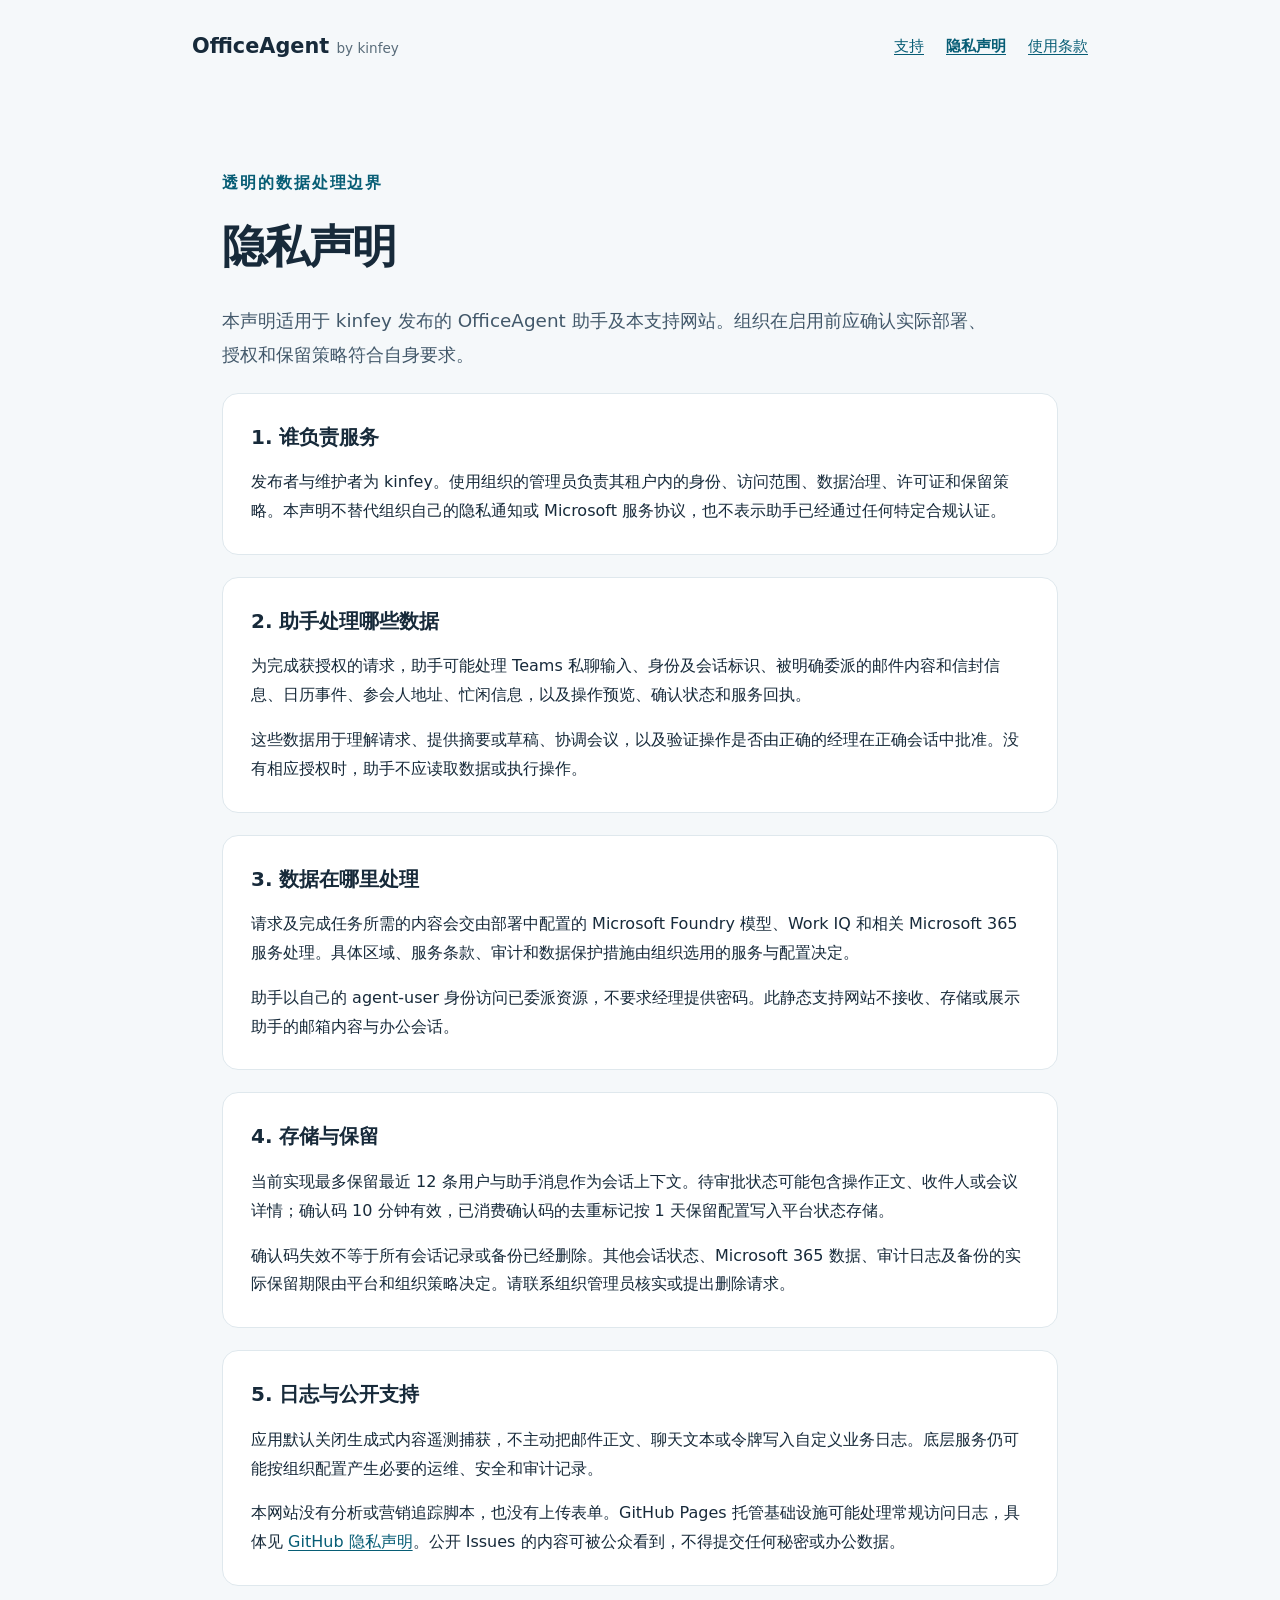
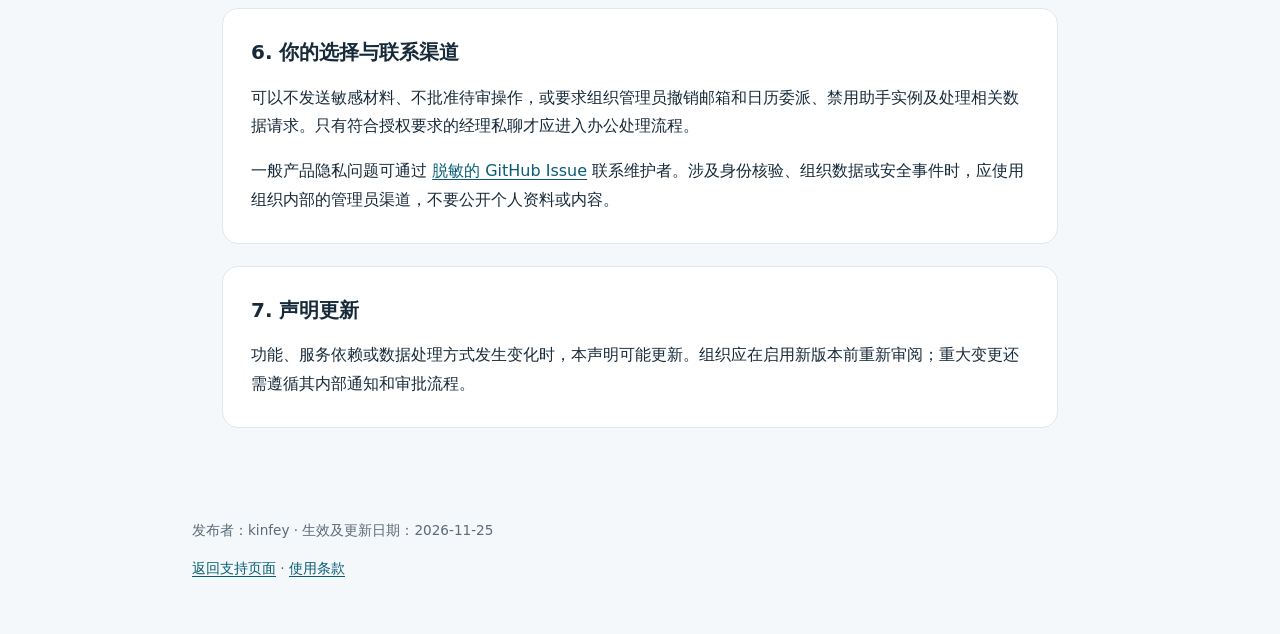
==== privacy.html @ 51fff90a "Publish OfficeAgent support and policy pages Co-authored-by: Copilot <223556219+Copilot@users.norepl" ====
<!doctype html>
<html lang="zh-CN">
<head>
  <meta charset="utf-8">
  <meta name="viewport" content="width=device-width, initial-scale=1">
  <meta name="description" content="OfficeAgent 的数据处理范围、权限、保留和隐私联系说明。">
  <title>隐私声明 — OfficeAgent</title>
  <link rel="stylesheet" href="style.css">
</head>
<body>
  <header>
    <a class="brand" href="./">OfficeAgent <span>by kinfey</span></a>
    <nav aria-label="主要导航">
      <a href="./">支持</a>
      <a href="privacy.html" aria-current="page">隐私声明</a>
      <a href="terms.html">使用条款</a>
    </nav>
  </header>
  <main class="policy">
    <p class="eyebrow">透明的数据处理边界</p>
    <h1>隐私声明</h1>
    <p class="lead">本声明适用于 kinfey 发布的 OfficeAgent 助手及本支持网站。组织在启用前应确认实际部署、授权和保留策略符合自身要求。</p>
    <section>
      <h2>1. 谁负责服务</h2>
      <p>发布者与维护者为 kinfey。使用组织的管理员负责其租户内的身份、访问范围、数据治理、许可证和保留策略。本声明不替代组织自己的隐私通知或 Microsoft 服务协议，也不表示助手已经通过任何特定合规认证。</p>
    </section>
    <section>
      <h2>2. 助手处理哪些数据</h2>
      <p>为完成获授权的请求，助手可能处理 Teams 私聊输入、身份及会话标识、被明确委派的邮件内容和信封信息、日历事件、参会人地址、忙闲信息，以及操作预览、确认状态和服务回执。</p>
      <p>这些数据用于理解请求、提供摘要或草稿、协调会议，以及验证操作是否由正确的经理在正确会话中批准。没有相应授权时，助手不应读取数据或执行操作。</p>
    </section>
    <section>
      <h2>3. 数据在哪里处理</h2>
      <p>请求及完成任务所需的内容会交由部署中配置的 Microsoft Foundry 模型、Work IQ 和相关 Microsoft 365 服务处理。具体区域、服务条款、审计和数据保护措施由组织选用的服务与配置决定。</p>
      <p>助手以自己的 agent-user 身份访问已委派资源，不要求经理提供密码。此静态支持网站不接收、存储或展示助手的邮箱内容与办公会话。</p>
    </section>
    <section>
      <h2>4. 存储与保留</h2>
      <p>当前实现最多保留最近 12 条用户与助手消息作为会话上下文。待审批状态可能包含操作正文、收件人或会议详情；确认码 10 分钟有效，已消费确认码的去重标记按 1 天保留配置写入平台状态存储。</p>
      <p>确认码失效不等于所有会话记录或备份已经删除。其他会话状态、Microsoft 365 数据、审计日志及备份的实际保留期限由平台和组织策略决定。请联系组织管理员核实或提出删除请求。</p>
    </section>
    <section>
      <h2>5. 日志与公开支持</h2>
      <p>应用默认关闭生成式内容遥测捕获，不主动把邮件正文、聊天文本或令牌写入自定义业务日志。底层服务仍可能按组织配置产生必要的运维、安全和审计记录。</p>
      <p>本网站没有分析或营销追踪脚本，也没有上传表单。GitHub Pages 托管基础设施可能处理常规访问日志，具体见 <a href="https://docs.github.com/en/site-policy/privacy-policies/github-general-privacy-statement">GitHub 隐私声明</a>。公开 Issues 的内容可被公众看到，不得提交任何秘密或办公数据。</p>
    </section>
    <section>
      <h2>6. 你的选择与联系渠道</h2>
      <p>可以不发送敏感材料、不批准待审操作，或要求组织管理员撤销邮箱和日历委派、禁用助手实例及处理相关数据请求。只有符合授权要求的经理私聊才应进入办公处理流程。</p>
      <p>一般产品隐私问题可通过 <a href="https://github.com/kinfey/officeagent-site/issues">脱敏的 GitHub Issue</a> 联系维护者。涉及身份核验、组织数据或安全事件时，应使用组织内部的管理员渠道，不要公开个人资料或内容。</p>
    </section>
    <section>
      <h2>7. 声明更新</h2>
      <p>功能、服务依赖或数据处理方式发生变化时，本声明可能更新。组织应在启用新版本前重新审阅；重大变更还需遵循其内部通知和审批流程。</p>
    </section>
  </main>
  <footer>
    <p>发布者：kinfey · 生效及更新日期：2026-11-25</p>
    <p><a href="./">返回支持页面</a> · <a href="terms.html">使用条款</a></p>
  </footer>
</body>
</html>
---- style.css ----
:root {
  color-scheme: light;
  font-family: system-ui, -apple-system, BlinkMacSystemFont, "Segoe UI", sans-serif;
  color: #172a3a;
  background: #f5f8fa;
  line-height: 1.8;
}

* { box-sizing: border-box; }
body { margin: 0; }
a { color: #075d75; text-underline-offset: 0.2em; }
a:hover { color: #004052; }
a:focus-visible { outline: 3px solid #087f8c; outline-offset: 4px; }
header, main, footer { max-width: 960px; margin: auto; padding: 28px 32px; }
header { display: flex; justify-content: space-between; align-items: center; gap: 20px; flex-wrap: wrap; }
.brand { color: #172a3a; text-decoration: none; font-weight: 750; font-size: 1.3rem; }
.brand span { color: #596c7a; font-size: 0.85rem; font-weight: 400; }
nav { display: flex; flex-wrap: wrap; gap: 22px; }
nav a { font-size: 0.95rem; }
nav [aria-current] { font-weight: 700; }
main { padding-top: 60px; padding-bottom: 48px; }
.eyebrow { color: #075d75; font-weight: 650; letter-spacing: 0.12em; }
h1 { font-size: clamp(2.1rem, 5vw, 3.6rem); line-height: 1.3; letter-spacing: -0.035em; margin: 20px 0 28px; }
h2 { font-size: 1.25rem; line-height: 1.5; margin-top: 0; }
.lead { font-size: 1.15rem; color: #42586a; max-width: 780px; }
aside { background: #e6f2f3; border-left: 4px solid #087f8c; padding: 18px 22px; margin: 30px 0; border-radius: 0 12px 12px 0; }
section { background: #fff; padding: 28px; border: 1px solid #dfe8ed; border-radius: 16px; margin-top: 22px; }
section p:last-child { margin-bottom: 0; }
ul { padding-left: 1.5em; }
li { margin-bottom: 8px; }
code { font-family: ui-monospace, monospace; background: #eef4f7; border-radius: 4px; padding: 2px 6px; overflow-wrap: anywhere; }
footer { color: #596c7a; font-size: 0.85rem; padding-bottom: 40px; }
.policy { max-width: 900px; }
.policy h1 { font-size: 2.8rem; }

@media (max-width: 560px) {
  header, main, footer { padding-left: 20px; padding-right: 20px; }
  main { padding-top: 28px; }
  section { padding: 22px; }
  nav { gap: 18px; }
}
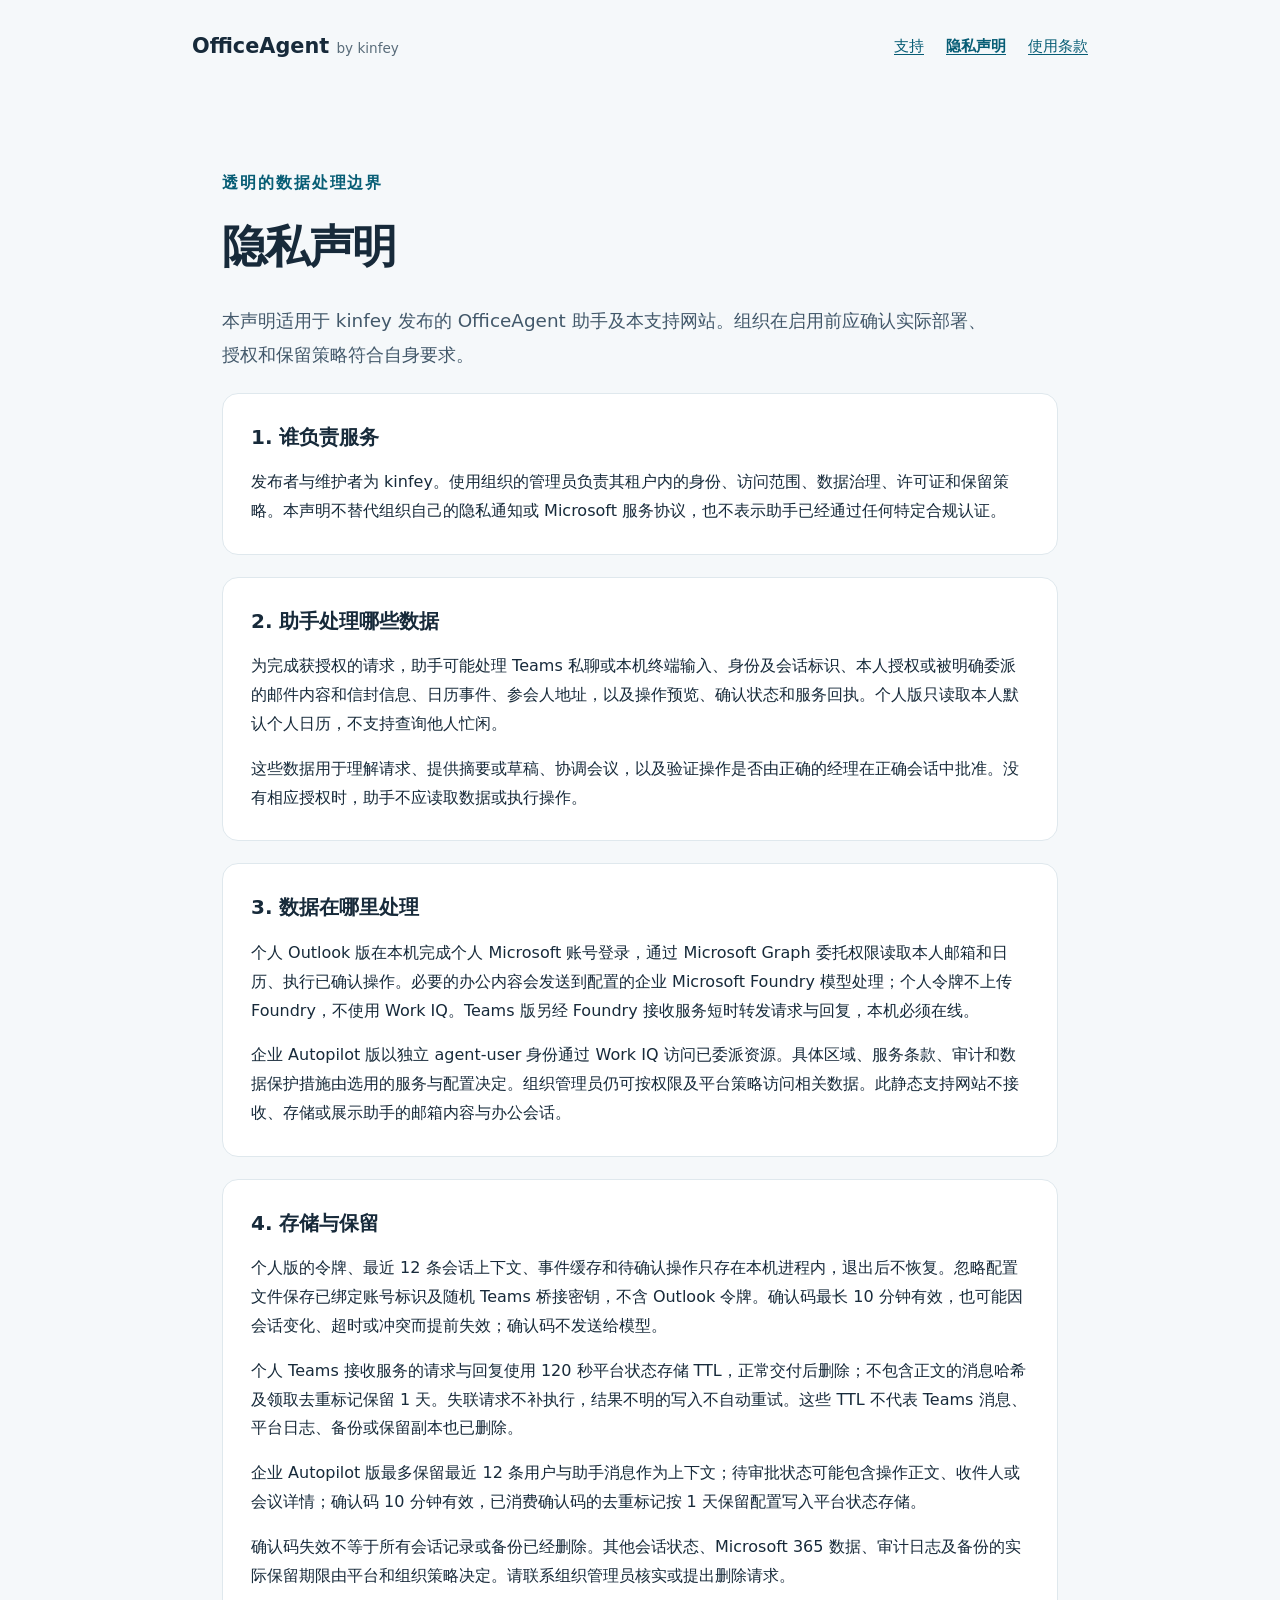
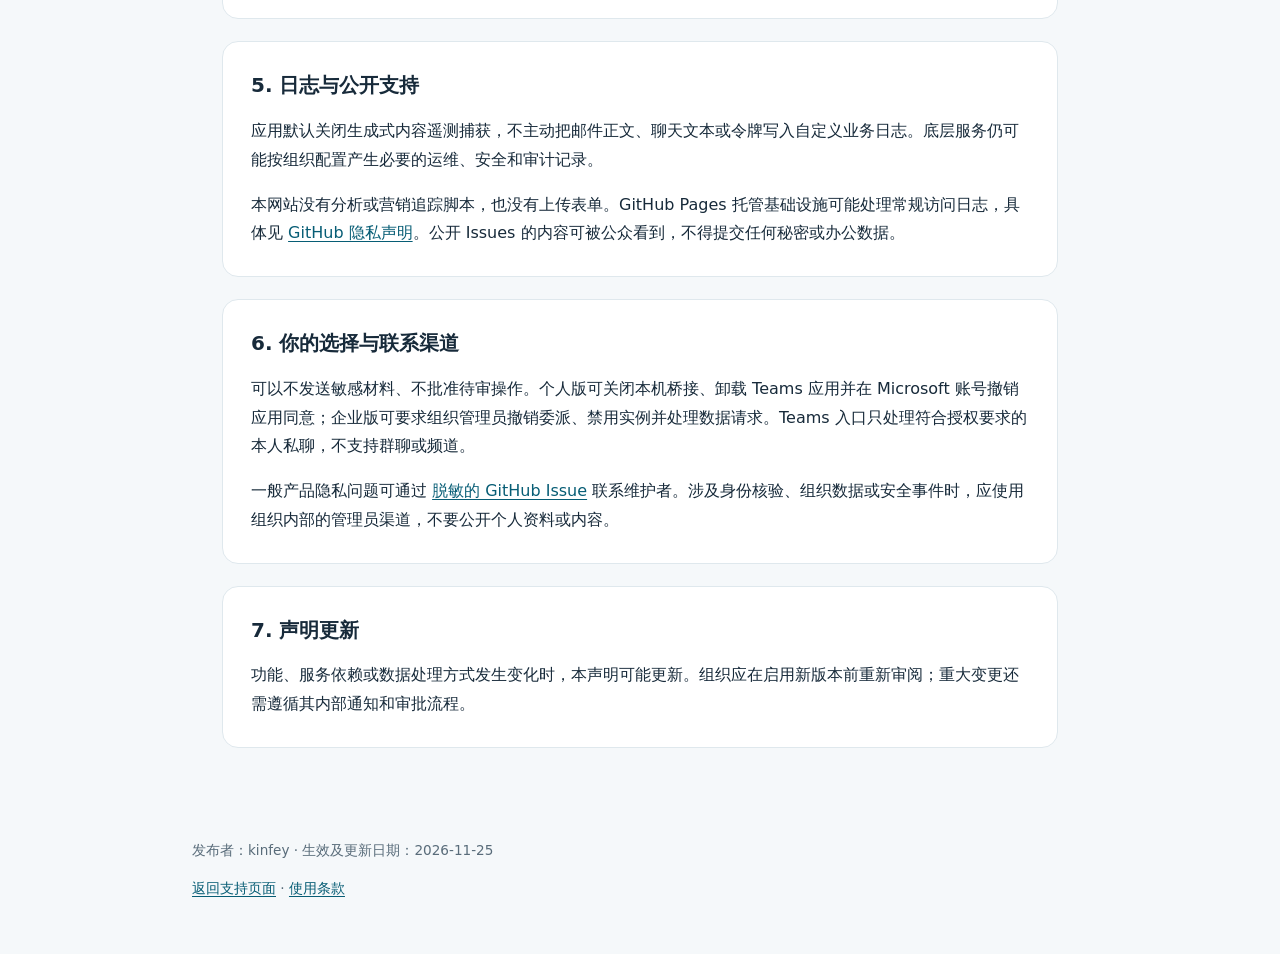
==== commit 41d00093: "Clarify personal Outlook and Teams privacy boundaries Co-authored-by: Copilot <223556219+Copilot@use" ====
--- a/privacy.html
+++ b/privacy.html
@@ -26,17 +26,19 @@
     </section>
     <section>
       <h2>2. 助手处理哪些数据</h2>
-      <p>为完成获授权的请求，助手可能处理 Teams 私聊输入、身份及会话标识、被明确委派的邮件内容和信封信息、日历事件、参会人地址、忙闲信息，以及操作预览、确认状态和服务回执。</p>
+      <p>为完成获授权的请求，助手可能处理 Teams 私聊或本机终端输入、身份及会话标识、本人授权或被明确委派的邮件内容和信封信息、日历事件、参会人地址，以及操作预览、确认状态和服务回执。个人版只读取本人默认个人日历，不支持查询他人忙闲。</p>
       <p>这些数据用于理解请求、提供摘要或草稿、协调会议，以及验证操作是否由正确的经理在正确会话中批准。没有相应授权时，助手不应读取数据或执行操作。</p>
     </section>
     <section>
       <h2>3. 数据在哪里处理</h2>
-      <p>请求及完成任务所需的内容会交由部署中配置的 Microsoft Foundry 模型、Work IQ 和相关 Microsoft 365 服务处理。具体区域、服务条款、审计和数据保护措施由组织选用的服务与配置决定。</p>
-      <p>助手以自己的 agent-user 身份访问已委派资源，不要求经理提供密码。此静态支持网站不接收、存储或展示助手的邮箱内容与办公会话。</p>
+      <p>个人 Outlook 版在本机完成个人 Microsoft 账号登录，通过 Microsoft Graph 委托权限读取本人邮箱和日历、执行已确认操作。必要的办公内容会发送到配置的企业 Microsoft Foundry 模型处理；个人令牌不上传 Foundry，不使用 Work IQ。Teams 版另经 Foundry 接收服务短时转发请求与回复，本机必须在线。</p>
+      <p>企业 Autopilot 版以独立 agent-user 身份通过 Work IQ 访问已委派资源。具体区域、服务条款、审计和数据保护措施由选用的服务与配置决定。组织管理员仍可按权限及平台策略访问相关数据。此静态支持网站不接收、存储或展示助手的邮箱内容与办公会话。</p>
     </section>
     <section>
       <h2>4. 存储与保留</h2>
-      <p>当前实现最多保留最近 12 条用户与助手消息作为会话上下文。待审批状态可能包含操作正文、收件人或会议详情；确认码 10 分钟有效，已消费确认码的去重标记按 1 天保留配置写入平台状态存储。</p>
+      <p>个人版的令牌、最近 12 条会话上下文、事件缓存和待确认操作只存在本机进程内，退出后不恢复。忽略配置文件保存已绑定账号标识及随机 Teams 桥接密钥，不含 Outlook 令牌。确认码最长 10 分钟有效，也可能因会话变化、超时或冲突而提前失效；确认码不发送给模型。</p>
+      <p>个人 Teams 接收服务的请求与回复使用 120 秒平台状态存储 TTL，正常交付后删除；不包含正文的消息哈希及领取去重标记保留 1 天。失联请求不补执行，结果不明的写入不自动重试。这些 TTL 不代表 Teams 消息、平台日志、备份或保留副本也已删除。</p>
+      <p>企业 Autopilot 版最多保留最近 12 条用户与助手消息作为上下文；待审批状态可能包含操作正文、收件人或会议详情；确认码 10 分钟有效，已消费确认码的去重标记按 1 天保留配置写入平台状态存储。</p>
       <p>确认码失效不等于所有会话记录或备份已经删除。其他会话状态、Microsoft 365 数据、审计日志及备份的实际保留期限由平台和组织策略决定。请联系组织管理员核实或提出删除请求。</p>
     </section>
     <section>
@@ -46,7 +48,7 @@
     </section>
     <section>
       <h2>6. 你的选择与联系渠道</h2>
-      <p>可以不发送敏感材料、不批准待审操作，或要求组织管理员撤销邮箱和日历委派、禁用助手实例及处理相关数据请求。只有符合授权要求的经理私聊才应进入办公处理流程。</p>
+      <p>可以不发送敏感材料、不批准待审操作。个人版可关闭本机桥接、卸载 Teams 应用并在 Microsoft 账号撤销应用同意；企业版可要求组织管理员撤销委派、禁用实例并处理数据请求。Teams 入口只处理符合授权要求的本人私聊，不支持群聊或频道。</p>
       <p>一般产品隐私问题可通过 <a href="https://github.com/kinfey/officeagent-site/issues">脱敏的 GitHub Issue</a> 联系维护者。涉及身份核验、组织数据或安全事件时，应使用组织内部的管理员渠道，不要公开个人资料或内容。</p>
     </section>
     <section>
